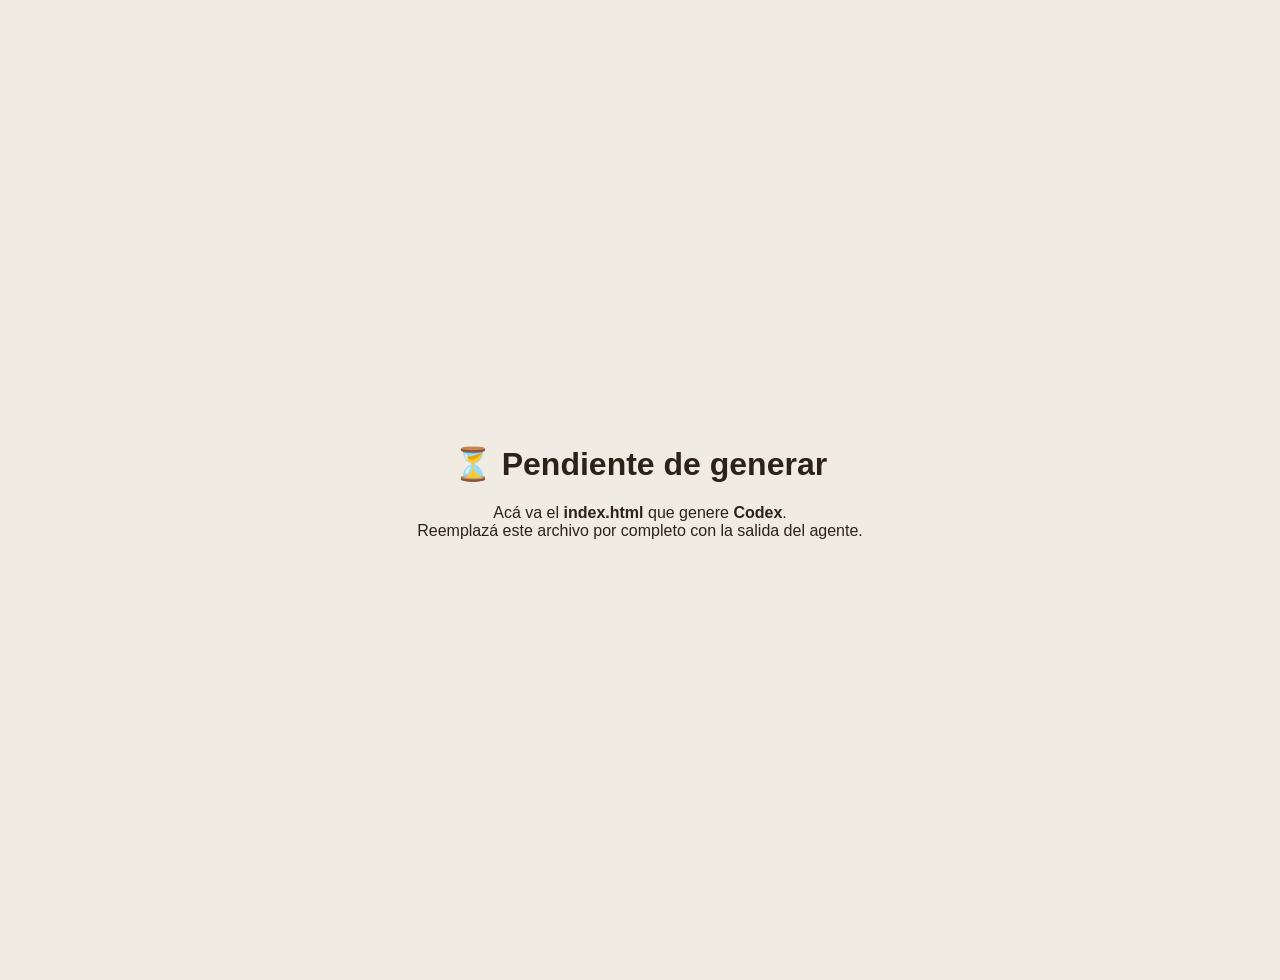
==== agente-1-codex/index.html @ 3cfe66c5 "feat: estructura inicial PFO2 - portada, prompt y placeholders" ====
<!DOCTYPE html>
<html lang="es">
<head><meta charset="UTF-8"><title>Pendiente — Codex</title>
<style>body{font-family:sans-serif;background:#f0ebe3;color:#2c2218;display:grid;place-items:center;min-height:100vh;text-align:center;padding:2rem}</style>
</head>
<body><div>
<h1>⏳ Pendiente de generar</h1>
<p>Acá va el <strong>index.html</strong> que genere <strong>Codex</strong>.<br>Reemplazá este archivo por completo con la salida del agente.</p>
</div></body></html>
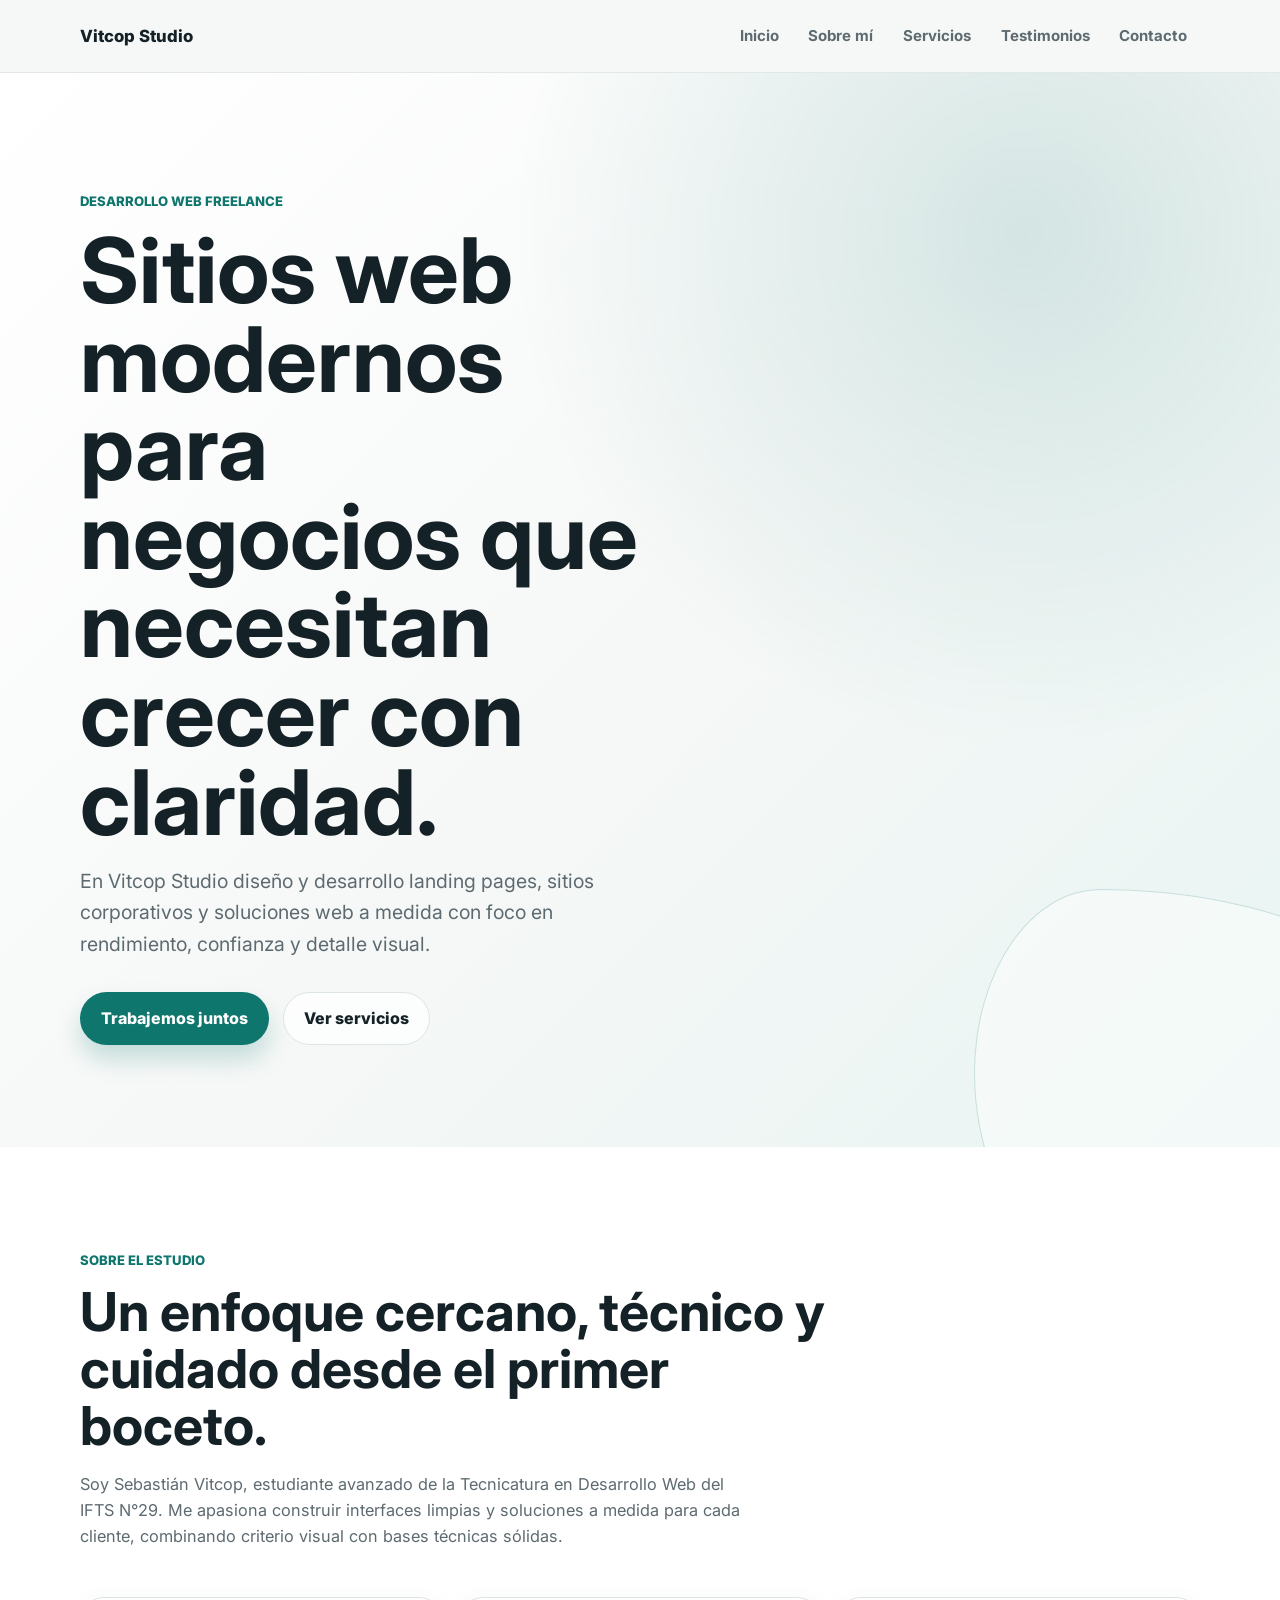
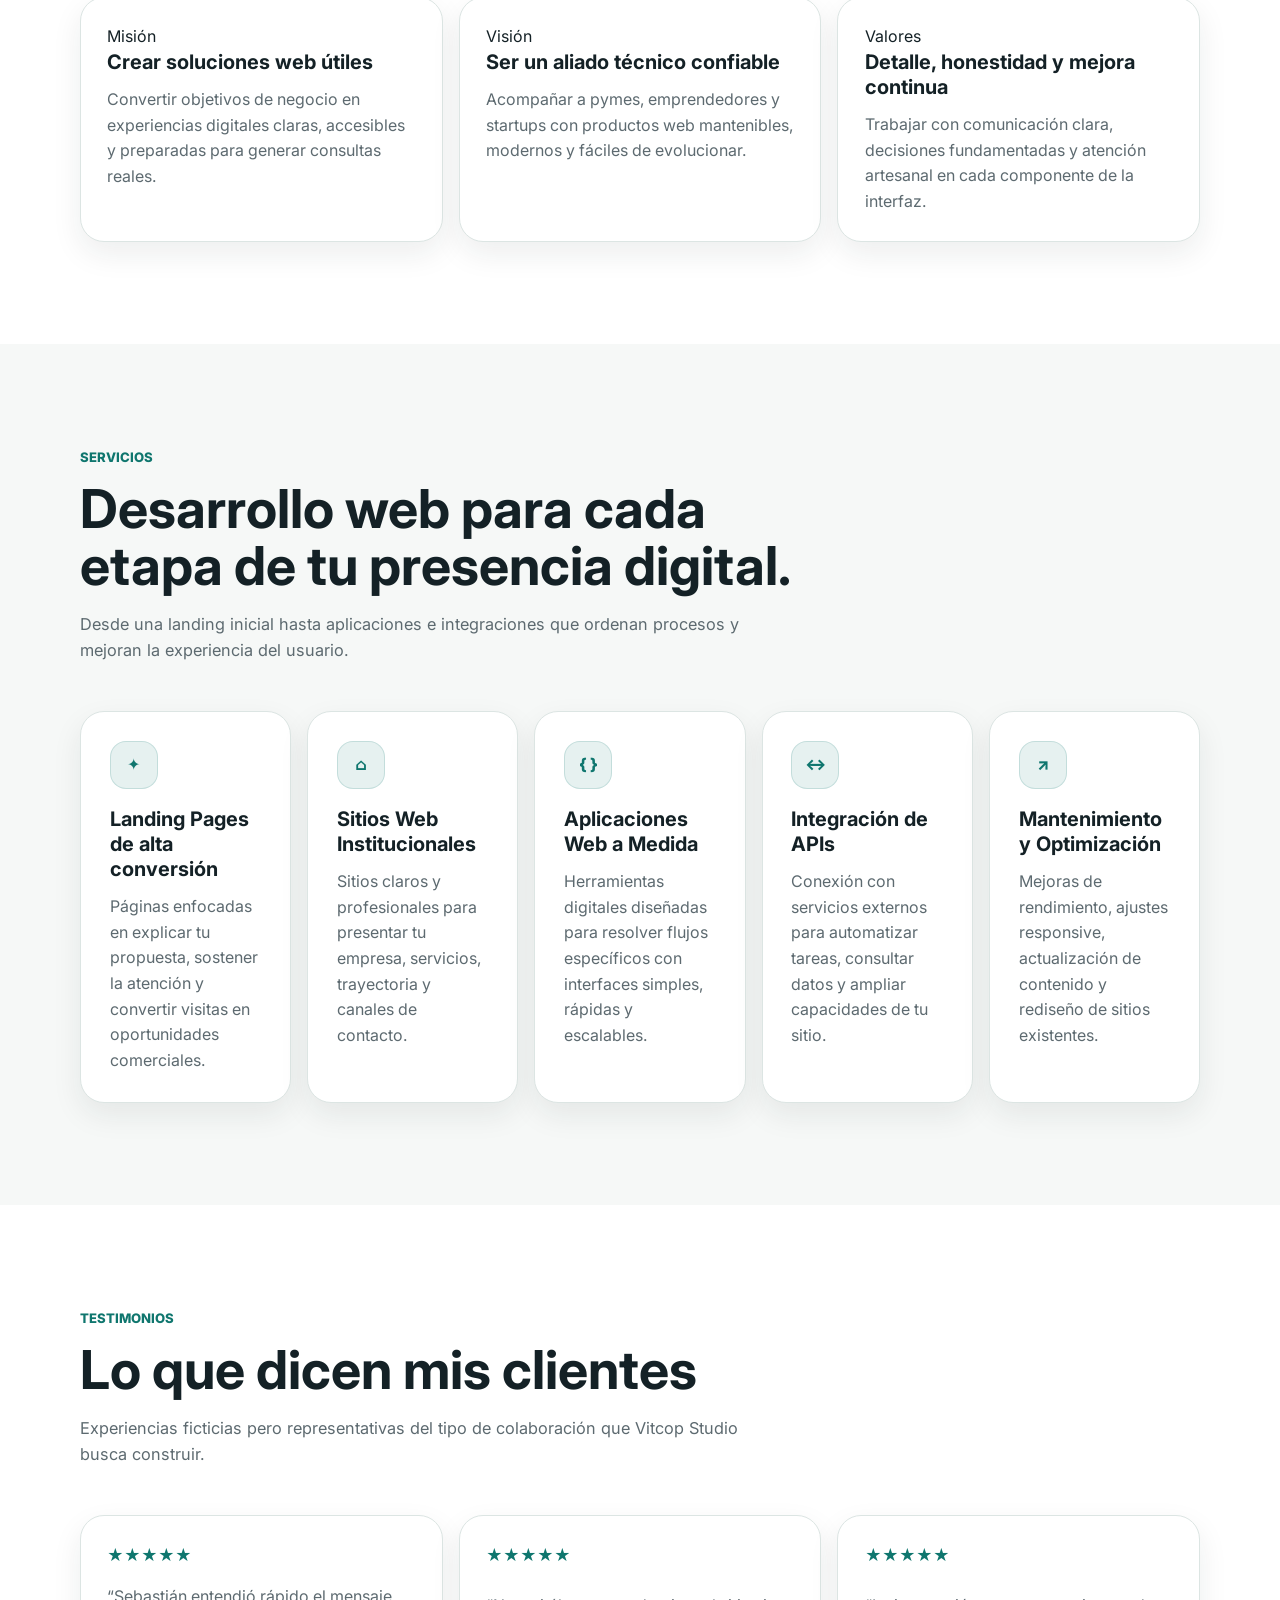
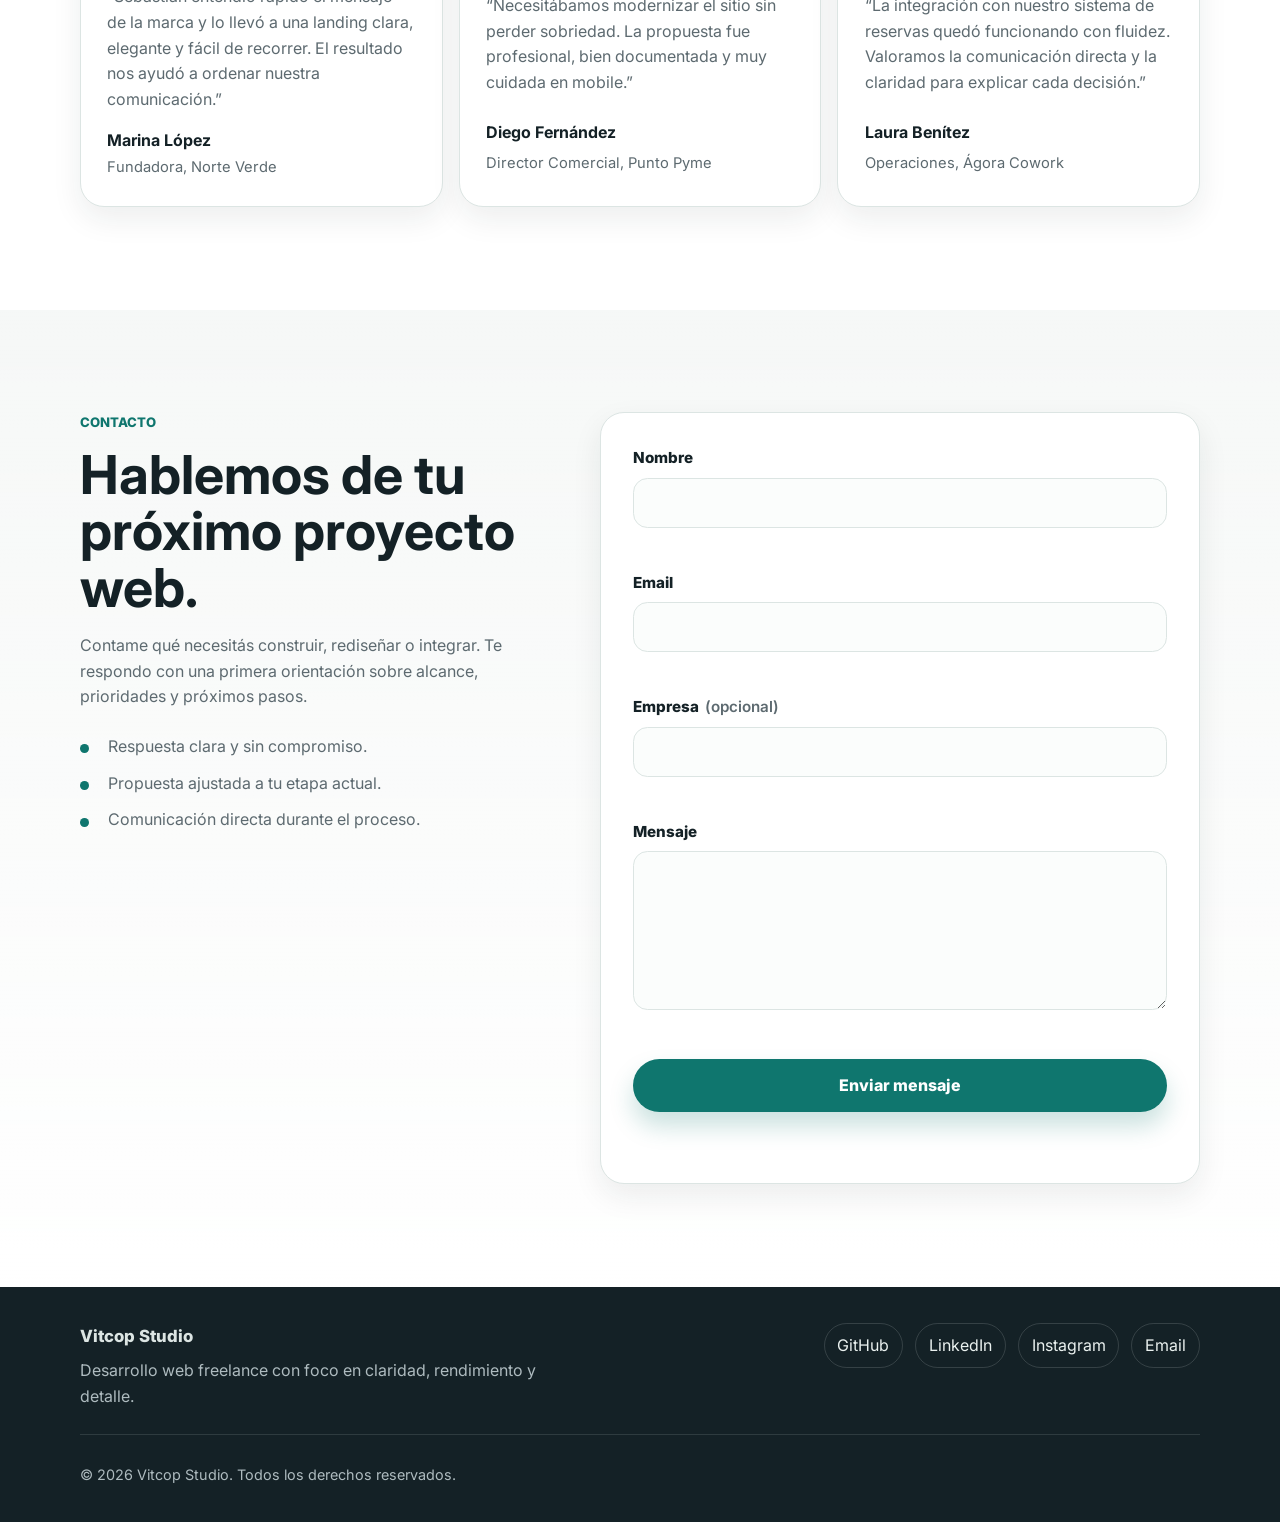
==== commit e329e698: "feat: agrego landings de Codex y Claude Code + modelos en metadata" ====
--- a/agente-1-codex/index.html
+++ b/agente-1-codex/index.html
@@ -1,9 +1,251 @@
 <!DOCTYPE html>
 <html lang="es">
-<head><meta charset="UTF-8"><title>Pendiente — Codex</title>
-<style>body{font-family:sans-serif;background:#f0ebe3;color:#2c2218;display:grid;place-items:center;min-height:100vh;text-align:center;padding:2rem}</style>
+<head>
+  <meta charset="UTF-8">
+  <meta name="viewport" content="width=device-width, initial-scale=1.0">
+  <meta name="description" content="Vitcop Studio crea landing pages, sitios institucionales y aplicaciones web a medida para pymes, emprendedores y startups.">
+  <title>Vitcop Studio | Desarrollo web freelance</title>
+  <link rel="preconnect" href="https://fonts.googleapis.com">
+  <link rel="preconnect" href="https://fonts.gstatic.com" crossorigin>
+  <link href="https://fonts.googleapis.com/css2?family=Inter:wght@400;500;600;700;800&display=swap" rel="stylesheet">
+  <link rel="stylesheet" href="styles.css">
 </head>
-<body><div>
-<h1>⏳ Pendiente de generar</h1>
-<p>Acá va el <strong>index.html</strong> que genere <strong>Codex</strong>.<br>Reemplazá este archivo por completo con la salida del agente.</p>
-</div></body></html>
+<body>
+  <!-- Header principal -->
+  <header class="site-header">
+    <nav class="navbar" aria-label="Navegación principal">
+      <a class="logo" href="#inicio" aria-label="Ir al inicio">Vitcop Studio</a>
+
+      <button class="nav-toggle" type="button" aria-controls="primary-menu" aria-expanded="false" aria-label="Abrir menú">
+        <span></span>
+        <span></span>
+        <span></span>
+      </button>
+
+      <ul class="nav-menu" id="primary-menu">
+        <li><a href="#inicio">Inicio</a></li>
+        <li><a href="#sobre-mi">Sobre mí</a></li>
+        <li><a href="#servicios">Servicios</a></li>
+        <li><a href="#testimonios">Testimonios</a></li>
+        <li><a href="#contacto">Contacto</a></li>
+      </ul>
+    </nav>
+  </header>
+
+  <main>
+    <!-- Hero section -->
+    <section class="hero section" id="inicio">
+      <div class="container hero-grid">
+        <div class="hero-content reveal">
+          <p class="eyebrow">Desarrollo web freelance</p>
+          <h1>Sitios web modernos para negocios que necesitan crecer con claridad.</h1>
+          <p class="hero-subtitle">
+            En Vitcop Studio diseño y desarrollo landing pages, sitios corporativos y soluciones web a medida con foco en rendimiento, confianza y detalle visual.
+          </p>
+          <div class="hero-actions" aria-label="Acciones principales">
+            <a class="btn btn-primary" href="#contacto">Trabajemos juntos</a>
+            <a class="btn btn-secondary" href="#servicios">Ver servicios</a>
+          </div>
+        </div>
+
+        <div class="hero-visual reveal">
+          <svg viewBox="0 0 560 430" role="img" aria-label="Ilustración de interfaz web y código">
+            <defs>
+              <linearGradient id="heroGradient" x1="0%" y1="0%" x2="100%" y2="100%">
+                <stop offset="0%" stop-color="#ffffff"/>
+                <stop offset="100%" stop-color="#dff3f0"/>
+              </linearGradient>
+              <filter id="shadow" x="-20%" y="-20%" width="140%" height="140%">
+                <feDropShadow dx="0" dy="20" stdDeviation="24" flood-color="#17262b" flood-opacity="0.14"/>
+              </filter>
+            </defs>
+            <rect x="66" y="48" width="408" height="298" rx="30" fill="url(#heroGradient)" filter="url(#shadow)"/>
+            <rect x="96" y="84" width="348" height="224" rx="18" fill="#ffffff"/>
+            <circle cx="125" cy="116" r="7" fill="#14343a" opacity="0.26"/>
+            <circle cx="149" cy="116" r="7" fill="#0f766e" opacity="0.56"/>
+            <circle cx="173" cy="116" r="7" fill="#14343a" opacity="0.38"/>
+            <rect x="124" y="158" width="148" height="14" rx="7" fill="#142126"/>
+            <rect x="124" y="194" width="250" height="12" rx="6" fill="#0f766e" opacity="0.78"/>
+            <rect x="124" y="224" width="202" height="12" rx="6" fill="#9dafb4"/>
+            <rect x="124" y="254" width="274" height="12" rx="6" fill="#d8e4e2"/>
+            <path d="M400 164l34 34-34 34" fill="none" stroke="#0f766e" stroke-width="14" stroke-linecap="round" stroke-linejoin="round"/>
+            <path d="M80 268l-34-34 34-34" fill="none" stroke="#142126" stroke-width="14" stroke-linecap="round" stroke-linejoin="round"/>
+            <circle cx="430" cy="315" r="50" fill="#0f766e" opacity="0.12"/>
+            <path d="M407 315h46M430 292v46" stroke="#0f766e" stroke-width="10" stroke-linecap="round"/>
+          </svg>
+        </div>
+      </div>
+    </section>
+
+    <!-- Sobre mí -->
+    <section class="section about" id="sobre-mi">
+      <div class="container">
+        <div class="section-heading reveal">
+          <p class="eyebrow">Sobre el estudio</p>
+          <h2>Un enfoque cercano, técnico y cuidado desde el primer boceto.</h2>
+          <p>
+            Soy Sebastián Vitcop, estudiante avanzado de la Tecnicatura en Desarrollo Web del IFTS N°29. Me apasiona construir interfaces limpias y soluciones a medida para cada cliente, combinando criterio visual con bases técnicas sólidas.
+          </p>
+        </div>
+
+        <div class="about-grid">
+          <article class="info-card reveal">
+            <span>Misión</span>
+            <h3>Crear soluciones web útiles</h3>
+            <p>Convertir objetivos de negocio en experiencias digitales claras, accesibles y preparadas para generar consultas reales.</p>
+          </article>
+          <article class="info-card reveal">
+            <span>Visión</span>
+            <h3>Ser un aliado técnico confiable</h3>
+            <p>Acompañar a pymes, emprendedores y startups con productos web mantenibles, modernos y fáciles de evolucionar.</p>
+          </article>
+          <article class="info-card reveal">
+            <span>Valores</span>
+            <h3>Detalle, honestidad y mejora continua</h3>
+            <p>Trabajar con comunicación clara, decisiones fundamentadas y atención artesanal en cada componente de la interfaz.</p>
+          </article>
+        </div>
+      </div>
+    </section>
+
+    <!-- Servicios -->
+    <section class="section services" id="servicios">
+      <div class="container">
+        <div class="section-heading reveal">
+          <p class="eyebrow">Servicios</p>
+          <h2>Desarrollo web para cada etapa de tu presencia digital.</h2>
+          <p>Desde una landing inicial hasta aplicaciones e integraciones que ordenan procesos y mejoran la experiencia del usuario.</p>
+        </div>
+
+        <div class="services-grid">
+          <article class="service-card reveal">
+            <span class="service-icon" aria-hidden="true">✦</span>
+            <h3>Landing Pages de alta conversión</h3>
+            <p>Páginas enfocadas en explicar tu propuesta, sostener la atención y convertir visitas en oportunidades comerciales.</p>
+          </article>
+          <article class="service-card reveal">
+            <span class="service-icon" aria-hidden="true">⌂</span>
+            <h3>Sitios Web Institucionales</h3>
+            <p>Sitios claros y profesionales para presentar tu empresa, servicios, trayectoria y canales de contacto.</p>
+          </article>
+          <article class="service-card reveal">
+            <span class="service-icon" aria-hidden="true">{ }</span>
+            <h3>Aplicaciones Web a Medida</h3>
+            <p>Herramientas digitales diseñadas para resolver flujos específicos con interfaces simples, rápidas y escalables.</p>
+          </article>
+          <article class="service-card reveal">
+            <span class="service-icon" aria-hidden="true">↔</span>
+            <h3>Integración de APIs</h3>
+            <p>Conexión con servicios externos para automatizar tareas, consultar datos y ampliar capacidades de tu sitio.</p>
+          </article>
+          <article class="service-card reveal">
+            <span class="service-icon" aria-hidden="true">↗</span>
+            <h3>Mantenimiento y Optimización</h3>
+            <p>Mejoras de rendimiento, ajustes responsive, actualización de contenido y rediseño de sitios existentes.</p>
+          </article>
+        </div>
+      </div>
+    </section>
+
+    <!-- Testimonios -->
+    <section class="section testimonials" id="testimonios">
+      <div class="container">
+        <div class="section-heading reveal">
+          <p class="eyebrow">Testimonios</p>
+          <h2>Lo que dicen mis clientes</h2>
+          <p>Experiencias ficticias pero representativas del tipo de colaboración que Vitcop Studio busca construir.</p>
+        </div>
+
+        <div class="testimonials-grid">
+          <article class="testimonial-card reveal">
+            <div class="stars" aria-label="Calificación de cinco estrellas">★★★★★</div>
+            <p>“Sebastián entendió rápido el mensaje de la marca y lo llevó a una landing clara, elegante y fácil de recorrer. El resultado nos ayudó a ordenar nuestra comunicación.”</p>
+            <footer>
+              <strong>Marina López</strong>
+              <span>Fundadora, Norte Verde</span>
+            </footer>
+          </article>
+          <article class="testimonial-card reveal">
+            <div class="stars" aria-label="Calificación de cinco estrellas">★★★★★</div>
+            <p>“Necesitábamos modernizar el sitio sin perder sobriedad. La propuesta fue profesional, bien documentada y muy cuidada en mobile.”</p>
+            <footer>
+              <strong>Diego Fernández</strong>
+              <span>Director Comercial, Punto Pyme</span>
+            </footer>
+          </article>
+          <article class="testimonial-card reveal">
+            <div class="stars" aria-label="Calificación de cinco estrellas">★★★★★</div>
+            <p>“La integración con nuestro sistema de reservas quedó funcionando con fluidez. Valoramos la comunicación directa y la claridad para explicar cada decisión.”</p>
+            <footer>
+              <strong>Laura Benítez</strong>
+              <span>Operaciones, Ágora Cowork</span>
+            </footer>
+          </article>
+        </div>
+      </div>
+    </section>
+
+    <!-- Formulario de contacto -->
+    <section class="section contact" id="contacto">
+      <div class="container contact-grid">
+        <div class="contact-copy reveal">
+          <p class="eyebrow">Contacto</p>
+          <h2>Hablemos de tu próximo proyecto web.</h2>
+          <p>Contame qué necesitás construir, rediseñar o integrar. Te respondo con una primera orientación sobre alcance, prioridades y próximos pasos.</p>
+          <ul class="contact-list">
+            <li>Respuesta clara y sin compromiso.</li>
+            <li>Propuesta ajustada a tu etapa actual.</li>
+            <li>Comunicación directa durante el proceso.</li>
+          </ul>
+        </div>
+
+        <form class="contact-form reveal" id="contact-form" novalidate>
+          <div class="form-group">
+            <label for="name">Nombre</label>
+            <input type="text" id="name" name="name" autocomplete="name" required>
+            <small class="error-message"></small>
+          </div>
+          <div class="form-group">
+            <label for="email">Email</label>
+            <input type="email" id="email" name="email" autocomplete="email" required>
+            <small class="error-message"></small>
+          </div>
+          <div class="form-group">
+            <label for="company">Empresa <span>(opcional)</span></label>
+            <input type="text" id="company" name="company" autocomplete="organization">
+            <small class="error-message"></small>
+          </div>
+          <div class="form-group">
+            <label for="message">Mensaje</label>
+            <textarea id="message" name="message" rows="5" required></textarea>
+            <small class="error-message"></small>
+          </div>
+          <button class="btn btn-primary form-button" type="submit">Enviar mensaje</button>
+          <p class="form-status" id="form-status" role="status" aria-live="polite"></p>
+        </form>
+      </div>
+    </section>
+  </main>
+
+  <!-- Footer -->
+  <footer class="site-footer">
+    <div class="container footer-grid">
+      <div>
+        <a class="footer-logo" href="#inicio">Vitcop Studio</a>
+        <p>Desarrollo web freelance con foco en claridad, rendimiento y detalle.</p>
+      </div>
+      <ul class="social-links" aria-label="Redes sociales">
+        <li><a href="https://github.com/" target="_blank" rel="noopener noreferrer">GitHub</a></li>
+        <li><a href="https://www.linkedin.com/" target="_blank" rel="noopener noreferrer">LinkedIn</a></li>
+        <li><a href="https://www.instagram.com/" target="_blank" rel="noopener noreferrer">Instagram</a></li>
+        <li><a href="mailto:hola@vitcopstudio.com">Email</a></li>
+      </ul>
+    </div>
+    <div class="container footer-bottom">
+      <p>© <span id="current-year">2026</span> Vitcop Studio. Todos los derechos reservados.</p>
+    </div>
+  </footer>
+
+  <script src="script.js"></script>
+</body>
+</html>
--- a/agente-1-codex/styles.css
+++ b/agente-1-codex/styles.css
@@ -0,0 +1,719 @@
+/* Variables y base */
+:root {
+  --color-bg: #f6f8f7;
+  --color-surface: #ffffff;
+  --color-text: #142126;
+  --color-muted: #5d6a70;
+  --color-line: #dce5e3;
+  --color-accent: #0f766e;
+  --color-accent-dark: #0a5650;
+  --color-error: #b42318;
+  --shadow-soft: 0 18px 45px rgba(20, 33, 38, 0.1);
+  --shadow-card: 0 12px 30px rgba(20, 33, 38, 0.08);
+  --radius-lg: 1.5rem;
+  --radius-md: 1rem;
+  --container: 1120px;
+  --header-height: 4.5rem;
+}
+
+* {
+  box-sizing: border-box;
+}
+
+html {
+  scroll-behavior: smooth;
+  scroll-padding-top: calc(var(--header-height) + 1rem);
+}
+
+body {
+  margin: 0;
+  font-family: "Inter", system-ui, -apple-system, BlinkMacSystemFont, "Segoe UI", sans-serif;
+  color: var(--color-text);
+  background: var(--color-bg);
+  line-height: 1.6;
+}
+
+body.menu-open {
+  overflow: hidden;
+}
+
+img,
+svg {
+  max-width: 100%;
+  display: block;
+}
+
+a {
+  color: inherit;
+  text-decoration: none;
+}
+
+ul {
+  list-style: none;
+  margin: 0;
+  padding: 0;
+}
+
+button,
+input,
+textarea {
+  font: inherit;
+}
+
+.container {
+  width: min(100% - 2rem, var(--container));
+  margin-inline: auto;
+}
+
+.section {
+  padding: clamp(4.5rem, 8vw, 7rem) 0;
+}
+
+.eyebrow {
+  margin: 0 0 0.85rem;
+  color: var(--color-accent);
+  font-size: 0.82rem;
+  font-weight: 800;
+  letter-spacing: 0;
+  text-transform: uppercase;
+}
+
+h1,
+h2,
+h3,
+p {
+  margin-top: 0;
+}
+
+h1 {
+  max-width: 12ch;
+  margin-bottom: 1.25rem;
+  font-size: clamp(2.65rem, 8vw, 5.65rem);
+  line-height: 0.98;
+  letter-spacing: 0;
+}
+
+h2 {
+  margin-bottom: 1rem;
+  font-size: clamp(2rem, 4.6vw, 3.35rem);
+  line-height: 1.06;
+  letter-spacing: 0;
+}
+
+h3 {
+  margin-bottom: 0.75rem;
+  font-size: clamp(1.1rem, 2vw, 1.25rem);
+  line-height: 1.25;
+}
+
+p {
+  color: var(--color-muted);
+}
+
+/* Header y navegación */
+.site-header {
+  position: sticky;
+  top: 0;
+  z-index: 100;
+  min-height: var(--header-height);
+  background: rgba(246, 248, 247, 0.86);
+  border-bottom: 1px solid rgba(220, 229, 227, 0.8);
+  backdrop-filter: blur(18px);
+}
+
+.navbar {
+  width: min(100% - 2rem, var(--container));
+  min-height: var(--header-height);
+  margin-inline: auto;
+  display: flex;
+  align-items: center;
+  justify-content: space-between;
+  gap: 1rem;
+}
+
+.logo,
+.footer-logo {
+  font-size: 1.05rem;
+  font-weight: 800;
+  letter-spacing: 0;
+}
+
+.nav-toggle {
+  width: 2.75rem;
+  height: 2.75rem;
+  display: inline-grid;
+  place-content: center;
+  gap: 0.32rem;
+  color: var(--color-text);
+  background: var(--color-surface);
+  border: 1px solid var(--color-line);
+  border-radius: 0.85rem;
+  box-shadow: 0 8px 20px rgba(20, 33, 38, 0.06);
+  cursor: pointer;
+}
+
+.nav-toggle span {
+  width: 1.15rem;
+  height: 2px;
+  display: block;
+  background: currentColor;
+  border-radius: 999px;
+  transition: transform 180ms ease, opacity 180ms ease;
+}
+
+.nav-toggle.is-active span:nth-child(1) {
+  transform: translateY(7px) rotate(45deg);
+}
+
+.nav-toggle.is-active span:nth-child(2) {
+  opacity: 0;
+}
+
+.nav-toggle.is-active span:nth-child(3) {
+  transform: translateY(-7px) rotate(-45deg);
+}
+
+.nav-menu {
+  position: fixed;
+  inset: var(--header-height) 1rem auto;
+  display: grid;
+  gap: 0.4rem;
+  padding: 1rem;
+  background: var(--color-surface);
+  border: 1px solid var(--color-line);
+  border-radius: var(--radius-md);
+  box-shadow: var(--shadow-soft);
+  opacity: 0;
+  pointer-events: none;
+  transform: translateY(-0.75rem);
+  transition: opacity 180ms ease, transform 180ms ease;
+}
+
+.nav-menu.is-open {
+  opacity: 1;
+  pointer-events: auto;
+  transform: translateY(0);
+}
+
+.nav-menu a {
+  display: block;
+  padding: 0.85rem 0.95rem;
+  color: var(--color-muted);
+  font-size: 0.98rem;
+  font-weight: 700;
+  border-radius: 0.75rem;
+  transition: color 180ms ease, background-color 180ms ease;
+}
+
+.nav-menu a:hover,
+.nav-menu a:focus-visible {
+  color: var(--color-accent);
+  background: rgba(15, 118, 110, 0.08);
+}
+
+/* Hero */
+.hero {
+  position: relative;
+  min-height: calc(100svh - var(--header-height));
+  display: grid;
+  align-items: center;
+  overflow: hidden;
+  background:
+    radial-gradient(circle at 80% 15%, rgba(15, 118, 110, 0.15), transparent 32rem),
+    linear-gradient(135deg, #ffffff 0%, #f6f8f7 52%, #e8f4f2 100%);
+}
+
+.hero::before {
+  content: "";
+  position: absolute;
+  width: min(40vw, 28rem);
+  aspect-ratio: 1;
+  right: -9rem;
+  bottom: -12rem;
+  border: 1px solid rgba(15, 118, 110, 0.2);
+  border-radius: 28% 72% 44% 56% / 41% 35% 65% 59%;
+  background: rgba(255, 255, 255, 0.46);
+}
+
+.hero-grid {
+  position: relative;
+  display: grid;
+  gap: 3rem;
+}
+
+.hero-content {
+  max-width: 45rem;
+}
+
+.hero-subtitle {
+  max-width: 43rem;
+  margin-bottom: 2rem;
+  font-size: clamp(1rem, 2.2vw, 1.22rem);
+}
+
+.hero-actions {
+  display: flex;
+  flex-wrap: wrap;
+  gap: 0.85rem;
+}
+
+.btn {
+  min-height: 3.15rem;
+  display: inline-flex;
+  align-items: center;
+  justify-content: center;
+  padding: 0.8rem 1.25rem;
+  font-weight: 800;
+  border: 1px solid transparent;
+  border-radius: 999px;
+  cursor: pointer;
+  transition: transform 180ms ease, box-shadow 180ms ease, background-color 180ms ease, border-color 180ms ease;
+}
+
+.btn:hover,
+.btn:focus-visible {
+  transform: translateY(-2px);
+}
+
+.btn-primary {
+  color: #ffffff;
+  background: var(--color-accent);
+  box-shadow: 0 14px 24px rgba(15, 118, 110, 0.22);
+}
+
+.btn-primary:hover,
+.btn-primary:focus-visible {
+  background: var(--color-accent-dark);
+}
+
+.btn-secondary {
+  color: var(--color-text);
+  background: rgba(255, 255, 255, 0.76);
+  border-color: var(--color-line);
+}
+
+.btn-secondary:hover,
+.btn-secondary:focus-visible {
+  border-color: rgba(15, 118, 110, 0.35);
+  box-shadow: var(--shadow-card);
+}
+
+.hero-visual {
+  max-width: 35rem;
+  justify-self: center;
+}
+
+.code-illustration {
+  filter: saturate(0.98);
+  animation: floatIn 800ms ease both;
+}
+
+/* Secciones compartidas */
+.section-heading {
+  max-width: 47rem;
+  margin-bottom: clamp(2rem, 5vw, 3rem);
+}
+
+.section-heading p:last-child {
+  max-width: 42rem;
+  margin-bottom: 0;
+  font-size: 1.02rem;
+}
+
+.about,
+.testimonials {
+  background: var(--color-surface);
+}
+
+.about-grid,
+.testimonials-grid {
+  display: grid;
+  gap: 1rem;
+}
+
+.info-card,
+.service-card,
+.testimonial-card,
+.contact-form {
+  background: var(--color-surface);
+  border: 1px solid var(--color-line);
+  border-radius: var(--radius-lg);
+  box-shadow: var(--shadow-card);
+}
+
+.info-card {
+  padding: clamp(1.25rem, 3vw, 1.65rem);
+}
+
+.card-kicker {
+  display: inline-flex;
+  margin-bottom: 1rem;
+  color: var(--color-accent);
+  font-size: 0.82rem;
+  font-weight: 800;
+  text-transform: uppercase;
+}
+
+.info-card p,
+.service-card p,
+.testimonial-card p {
+  margin-bottom: 0;
+}
+
+/* Servicios */
+.services-grid {
+  display: grid;
+  gap: 1rem;
+}
+
+.service-card {
+  min-height: 15.75rem;
+  padding: clamp(1.35rem, 3vw, 1.8rem);
+  transition: transform 180ms ease, box-shadow 180ms ease, border-color 180ms ease;
+}
+
+.service-card:hover,
+.service-card:focus-within {
+  transform: translateY(-6px);
+  border-color: rgba(15, 118, 110, 0.32);
+  box-shadow: 0 22px 45px rgba(20, 33, 38, 0.12);
+}
+
+.service-icon {
+  width: 3rem;
+  height: 3rem;
+  margin-bottom: 1.15rem;
+  display: inline-grid;
+  place-items: center;
+  color: var(--color-accent);
+  background: rgba(15, 118, 110, 0.1);
+  border: 1px solid rgba(15, 118, 110, 0.16);
+  border-radius: 1rem;
+  font-weight: 800;
+}
+
+/* Testimonios */
+.testimonial-card {
+  padding: clamp(1.25rem, 3vw, 1.65rem);
+  display: grid;
+  gap: 1rem;
+}
+
+.stars {
+  color: var(--color-accent);
+  font-size: 1rem;
+  letter-spacing: 0;
+}
+
+.testimonial-card footer {
+  display: grid;
+  gap: 0.15rem;
+}
+
+.testimonial-card strong {
+  font-size: 1rem;
+}
+
+.testimonial-card span {
+  color: var(--color-muted);
+  font-size: 0.92rem;
+}
+
+/* Contacto y formulario */
+.contact {
+  background:
+    linear-gradient(180deg, rgba(255, 255, 255, 0) 0%, #ffffff 100%),
+    var(--color-bg);
+}
+
+.contact-grid {
+  display: grid;
+  gap: 2rem;
+  align-items: start;
+}
+
+.contact-copy {
+  max-width: 34rem;
+}
+
+.contact-list {
+  display: grid;
+  gap: 0.7rem;
+  margin-top: 1.5rem;
+}
+
+.contact-list li {
+  position: relative;
+  padding-left: 1.75rem;
+  color: var(--color-muted);
+}
+
+.contact-list li::before {
+  content: "";
+  position: absolute;
+  left: 0;
+  top: 0.65rem;
+  width: 0.55rem;
+  height: 0.55rem;
+  background: var(--color-accent);
+  border-radius: 50%;
+}
+
+.contact-form {
+  padding: clamp(1.25rem, 4vw, 2rem);
+}
+
+.form-group {
+  margin-bottom: 1rem;
+}
+
+label {
+  display: inline-flex;
+  gap: 0.35rem;
+  margin-bottom: 0.45rem;
+  font-size: 0.95rem;
+  font-weight: 800;
+}
+
+label span {
+  color: var(--color-muted);
+  font-weight: 600;
+}
+
+input,
+textarea {
+  width: 100%;
+  color: var(--color-text);
+  background: #fbfdfc;
+  border: 1px solid var(--color-line);
+  border-radius: 0.9rem;
+  outline: none;
+  transition: border-color 180ms ease, box-shadow 180ms ease, background-color 180ms ease;
+}
+
+input {
+  min-height: 3.15rem;
+  padding: 0 1rem;
+}
+
+textarea {
+  min-height: 9rem;
+  padding: 0.9rem 1rem;
+  resize: vertical;
+}
+
+input:focus,
+textarea:focus {
+  background: #ffffff;
+  border-color: var(--color-accent);
+  box-shadow: 0 0 0 4px rgba(15, 118, 110, 0.12);
+}
+
+.form-group.has-error input,
+.form-group.has-error textarea {
+  border-color: var(--color-error);
+  box-shadow: 0 0 0 4px rgba(180, 35, 24, 0.1);
+}
+
+.error-message {
+  min-height: 1.25rem;
+  display: block;
+  margin-top: 0.35rem;
+  color: var(--color-error);
+  font-size: 0.84rem;
+  font-weight: 700;
+}
+
+.form-button {
+  width: 100%;
+}
+
+.form-status {
+  min-height: 1.45rem;
+  margin: 1rem 0 0;
+  color: var(--color-accent-dark);
+  font-weight: 800;
+}
+
+/* Footer */
+.site-footer {
+  padding: 2.25rem 0;
+  color: #dce5e3;
+  background: #142126;
+}
+
+.site-footer p {
+  max-width: 30rem;
+  margin: 0.55rem 0 0;
+  color: #aebbbf;
+}
+
+.footer-grid {
+  display: grid;
+  gap: 1.25rem;
+}
+
+.social-links {
+  display: flex;
+  flex-wrap: wrap;
+  gap: 0.75rem;
+}
+
+.social-links a {
+  display: inline-flex;
+  padding: 0.55rem 0.8rem;
+  color: #eaf1ef;
+  border: 1px solid rgba(220, 229, 227, 0.16);
+  border-radius: 999px;
+  transition: color 180ms ease, border-color 180ms ease, background-color 180ms ease;
+}
+
+.social-links a:hover,
+.social-links a:focus-visible {
+  color: #ffffff;
+  background: rgba(15, 118, 110, 0.34);
+  border-color: rgba(255, 255, 255, 0.35);
+}
+
+.footer-bottom {
+  margin-top: 1.5rem;
+  padding-top: 1.25rem;
+  border-top: 1px solid rgba(220, 229, 227, 0.13);
+}
+
+.footer-bottom p {
+  font-size: 0.9rem;
+}
+
+/* Animaciones suaves */
+.fade-item {
+  opacity: 0;
+  transform: translateY(1rem);
+  transition: opacity 600ms ease, transform 600ms ease;
+}
+
+.fade-item.is-visible {
+  opacity: 1;
+  transform: translateY(0);
+}
+
+@keyframes floatIn {
+  from {
+    opacity: 0;
+    transform: translateY(1.25rem) scale(0.98);
+  }
+  to {
+    opacity: 1;
+    transform: translateY(0) scale(1);
+  }
+}
+
+@media (prefers-reduced-motion: reduce) {
+  *,
+  *::before,
+  *::after {
+    scroll-behavior: auto !important;
+    animation-duration: 0.01ms !important;
+    animation-iteration-count: 1 !important;
+    transition-duration: 0.01ms !important;
+  }
+
+  .fade-item {
+    opacity: 1;
+    transform: none;
+  }
+}
+
+/* Tablet */
+@media (min-width: 42rem) {
+  .about-grid,
+  .testimonials-grid {
+    grid-template-columns: repeat(3, 1fr);
+  }
+
+  .services-grid {
+    grid-template-columns: repeat(2, 1fr);
+  }
+
+  .service-card:last-child {
+    grid-column: span 2;
+  }
+
+  .footer-grid {
+    grid-template-columns: 1fr auto;
+    align-items: start;
+  }
+}
+
+/* Desktop */
+@media (min-width: 58rem) {
+  .nav-toggle {
+    display: none;
+  }
+
+  .nav-menu {
+    position: static;
+    display: flex;
+    align-items: center;
+    gap: 0.25rem;
+    padding: 0;
+    background: transparent;
+    border: 0;
+    border-radius: 0;
+    box-shadow: none;
+    opacity: 1;
+    pointer-events: auto;
+    transform: none;
+  }
+
+  .nav-menu a {
+    padding: 0.55rem 0.8rem;
+    font-size: 0.94rem;
+  }
+
+  .hero-grid {
+    grid-template-columns: minmax(0, 1.05fr) minmax(22rem, 0.95fr);
+    align-items: center;
+  }
+
+  .hero-content {
+    padding-top: 1rem;
+  }
+
+  .hero-visual {
+    justify-self: end;
+  }
+
+  .services-grid {
+    grid-template-columns: repeat(5, 1fr);
+  }
+
+  .service-card {
+    grid-column: span 2;
+  }
+
+  .service-card:nth-child(4) {
+    grid-column: 2 / span 2;
+  }
+
+  .service-card:last-child {
+    grid-column: span 2;
+  }
+
+  .contact-grid {
+    grid-template-columns: 0.85fr 1.15fr;
+    gap: clamp(3rem, 6vw, 5rem);
+  }
+}
+
+@media (min-width: 74rem) {
+  .services-grid {
+    grid-template-columns: repeat(5, 1fr);
+  }
+
+  .service-card,
+  .service-card:nth-child(4),
+  .service-card:last-child {
+    grid-column: auto;
+  }
+}
